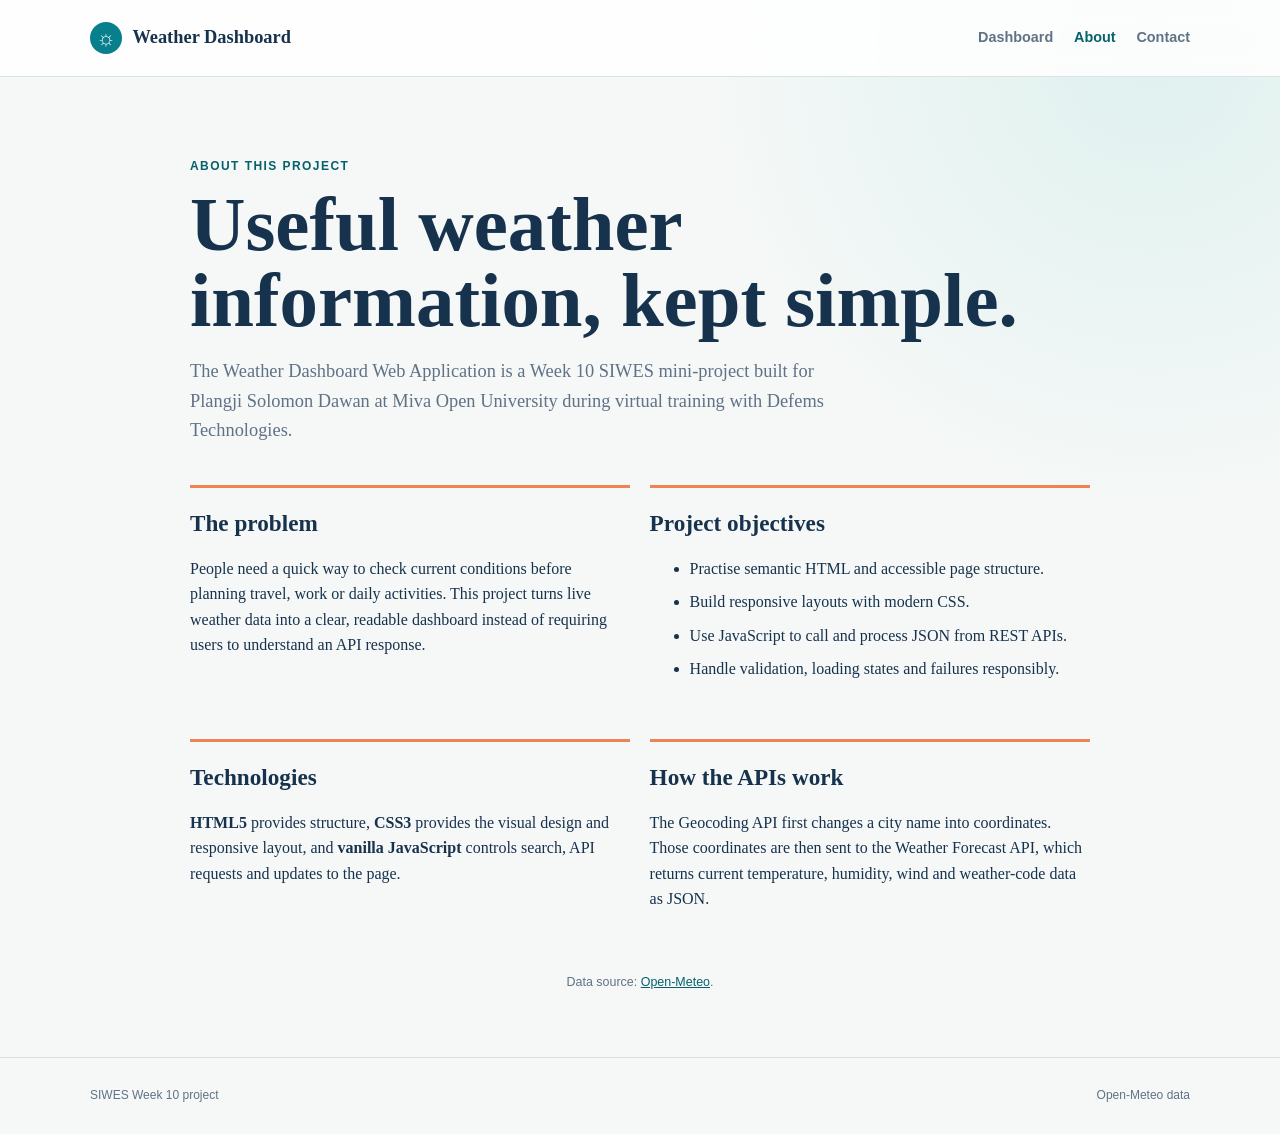
==== about.html @ 3b288f3d "Add initial project files for Weather Dashboard application" ====
<!doctype html>
<html lang="en">
<head>
  <meta charset="UTF-8">
  <meta name="viewport" content="width=device-width, initial-scale=1.0">
  <meta name="description" content="About the Weather Dashboard Web Application.">
  <title>About | Weather Dashboard</title>
  <link rel="stylesheet" href="css/style.css">
</head>
<body>
  <header class="site-header">
    <div class="container header-inner">
      <a class="brand" href="index.html" aria-label="Weather Dashboard home"><span class="brand-mark" aria-hidden="true">☼</span><span>Weather Dashboard</span></a>
      <nav class="site-nav" aria-label="Main navigation">
        <a href="index.html">Dashboard</a><a class="active" href="about.html" aria-current="page">About</a><a href="contact.html">Contact</a>
      </nav>
    </div>
  </header>
  <main class="container page-shell content-page">
    <p class="eyebrow">About this project</p>
    <h1>Useful weather information, kept simple.</h1>
    <p class="lead">The Weather Dashboard Web Application is a Week 10 SIWES mini-project built for Plangji Solomon Dawan at Miva Open University during virtual training with Defems Technologies.</p>
    <div class="content-grid">
      <section class="info-section"><h2>The problem</h2><p>People need a quick way to check current conditions before planning travel, work or daily activities. This project turns live weather data into a clear, readable dashboard instead of requiring users to understand an API response.</p></section>
      <section class="info-section"><h2>Project objectives</h2><ul><li>Practise semantic HTML and accessible page structure.</li><li>Build responsive layouts with modern CSS.</li><li>Use JavaScript to call and process JSON from REST APIs.</li><li>Handle validation, loading states and failures responsibly.</li></ul></section>
      <section class="info-section"><h2>Technologies</h2><p><strong>HTML5</strong> provides structure, <strong>CSS3</strong> provides the visual design and responsive layout, and <strong>vanilla JavaScript</strong> controls search, API requests and updates to the page.</p></section>
      <section class="info-section"><h2>How the APIs work</h2><p>The Geocoding API first changes a city name into coordinates. Those coordinates are then sent to the Weather Forecast API, which returns current temperature, humidity, wind and weather-code data as JSON.</p></section>
    </div>
    <p class="attribution">Data source: <a href="https://open-meteo.com/" target="_blank" rel="noopener noreferrer">Open-Meteo</a>.</p>
  </main>
  <footer class="site-footer"><div class="container footer-inner"><span>SIWES Week 10 project</span><span>Open-Meteo data</span></div></footer>
</body>
</html>
---- css/style.css ----
:root {
  --ink: #17324d;
  --muted: #607286;
  --paper: #f5f8f7;
  --white: #ffffff;
  --teal: #087f8c;
  --teal-dark: #05616c;
  --coral: #ef8354;
  --line: #d8e3e3;
  --shadow: 0 18px 50px rgba(23, 50, 77, 0.12);
  --radius: 18px;
}

* { box-sizing: border-box; }
html { scroll-behavior: smooth; }
body { margin: 0; color: var(--ink); background: radial-gradient(circle at 90% 5%, #dff1ef 0, transparent 28rem), var(--paper); font-family: Georgia, 'Times New Roman', serif; line-height: 1.6; }
a { color: var(--teal-dark); }
button, input, textarea { font: inherit; }
button { border: 0; border-radius: 999px; background: var(--coral); color: #fff; cursor: pointer; font-weight: 700; padding: 0.85rem 1.35rem; transition: transform 160ms ease, background 160ms ease; }
button:hover { background: #d8663b; transform: translateY(-1px); }
button:focus-visible, a:focus-visible, input:focus-visible, textarea:focus-visible { outline: 3px solid #f6bd60; outline-offset: 3px; }
.container { width: min(1100px, calc(100% - 2.5rem)); margin: 0 auto; }
.site-header { border-bottom: 1px solid var(--line); background: rgba(255, 255, 255, 0.85); backdrop-filter: blur(12px); }
.header-inner, .footer-inner { align-items: center; display: flex; justify-content: space-between; min-height: 76px; gap: 1rem; }
.brand { align-items: center; color: var(--ink); display: inline-flex; font-size: 1.15rem; font-weight: 700; gap: 0.65rem; text-decoration: none; }
.brand-mark { align-items: center; background: var(--teal); border-radius: 50%; color: #fff; display: inline-flex; font-size: 1.3rem; height: 2rem; justify-content: center; width: 2rem; }
.site-nav { display: flex; gap: 1.3rem; }
.site-nav a { color: var(--muted); font-family: Arial, sans-serif; font-size: 0.9rem; font-weight: 700; text-decoration: none; }
.site-nav a:hover, .site-nav a.active { color: var(--teal-dark); }
.page-shell { padding: 5rem 0 4rem; }
.hero-copy { max-width: 710px; }
.eyebrow { color: var(--teal-dark); font-family: Arial, sans-serif; font-size: 0.75rem; font-weight: 800; letter-spacing: 0.12em; margin: 0 0 0.7rem; text-transform: uppercase; }
h1, h2, p { margin-top: 0; }
h1 { font-size: clamp(2.6rem, 6vw, 5.4rem); letter-spacing: 0; line-height: 0.98; margin-bottom: 1.2rem; max-width: 850px; }
h2 { line-height: 1.1; }
.intro, .lead { color: var(--muted); font-size: 1.15rem; max-width: 650px; }
.search-panel, .weather-result, .contact-form { background: var(--white); border: 1px solid var(--line); border-radius: var(--radius); box-shadow: var(--shadow); }
.search-panel { margin: 2.5rem 0 1.5rem; padding: 1.5rem; }
label { display: block; font-family: Arial, sans-serif; font-size: 0.86rem; font-weight: 700; margin-bottom: 0.45rem; }
.search-row { display: flex; gap: 0.75rem; }
input, textarea { background: #fbfdfc; border: 1px solid #b9cdcd; border-radius: 10px; color: var(--ink); padding: 0.85rem 1rem; width: 100%; }
.search-row input { flex: 1; }
.form-message { color: var(--teal-dark); font-family: Arial, sans-serif; font-size: 0.9rem; margin: 0.7rem 0 0; min-height: 1.4em; }
.form-message.error, .field-error { color: #b34136; }
.weather-result { overflow: hidden; padding: clamp(1.5rem, 4vw, 2.8rem); }
.result-heading, .weather-summary { align-items: center; display: flex; justify-content: space-between; gap: 1rem; }
.result-heading h2 { font-size: clamp(1.8rem, 4vw, 3rem); margin-bottom: 0.25rem; }
.muted { color: var(--muted); font-family: Arial, sans-serif; font-size: 0.9rem; }
.weather-icon { color: var(--coral); font-size: 4.5rem; line-height: 1; }
.weather-summary { align-items: end; border-bottom: 1px solid var(--line); padding: 2rem 0; }
.condition { color: var(--teal-dark); font-size: 1.2rem; font-weight: 700; margin: 0; }
.temperature { font-size: clamp(3.7rem, 8vw, 6.8rem); line-height: 0.9; margin: 0; white-space: nowrap; }
.temperature .unit { color: var(--teal); font-size: 0.42em; vertical-align: top; }
.weather-summary .muted { margin: 0; }
.metric-grid { display: grid; gap: 1rem; grid-template-columns: repeat(3, 1fr); padding-top: 1.5rem; }
.metric-card { background: #eef6f5; border-radius: 12px; padding: 1.15rem; }
.metric-label, .metric-unit { color: var(--muted); display: block; font-family: Arial, sans-serif; font-size: 0.78rem; }
.metric-card strong { display: inline-block; font-size: 1.55rem; margin-top: 0.45rem; }
.attribution { color: var(--muted); font-family: Arial, sans-serif; font-size: 0.78rem; margin: 1.4rem 0 0; text-align: center; }
.site-footer { border-top: 1px solid var(--line); color: var(--muted); font-family: Arial, sans-serif; font-size: 0.75rem; }
.content-page { max-width: 900px; }
.content-grid { display: grid; gap: 1.2rem; grid-template-columns: repeat(2, 1fr); margin-top: 2.5rem; }
.info-section { border-top: 3px solid var(--coral); padding: 1.4rem 0; }
.info-section h2 { font-size: 1.45rem; }
.info-section li { margin-bottom: 0.5rem; }
.contact-form { display: grid; gap: 1.2rem; margin-top: 2.5rem; max-width: 680px; padding: 1.5rem; }
.form-field input.invalid, .form-field textarea.invalid { border-color: #b34136; }
.field-error { font-family: Arial, sans-serif; font-size: 0.8rem; margin: 0.35rem 0 0; min-height: 1.2em; }

@media (max-width: 640px) {
  .container { width: min(100% - 1.5rem, 1100px); }
  .header-inner, .footer-inner { align-items: flex-start; flex-direction: column; justify-content: center; padding: 1rem 0; }
  .site-nav { gap: 1rem; }
  .page-shell { padding: 3.5rem 0 3rem; }
  h1 { font-size: clamp(2.5rem, 14vw, 4rem); }
  .search-row, .weather-summary { align-items: stretch; flex-direction: column; }
  .search-row button { width: 100%; }
  .result-heading { align-items: flex-start; }
  .weather-icon { font-size: 3rem; }
  .metric-grid, .content-grid { grid-template-columns: 1fr; }
  .temperature { font-size: 4.5rem; }
}
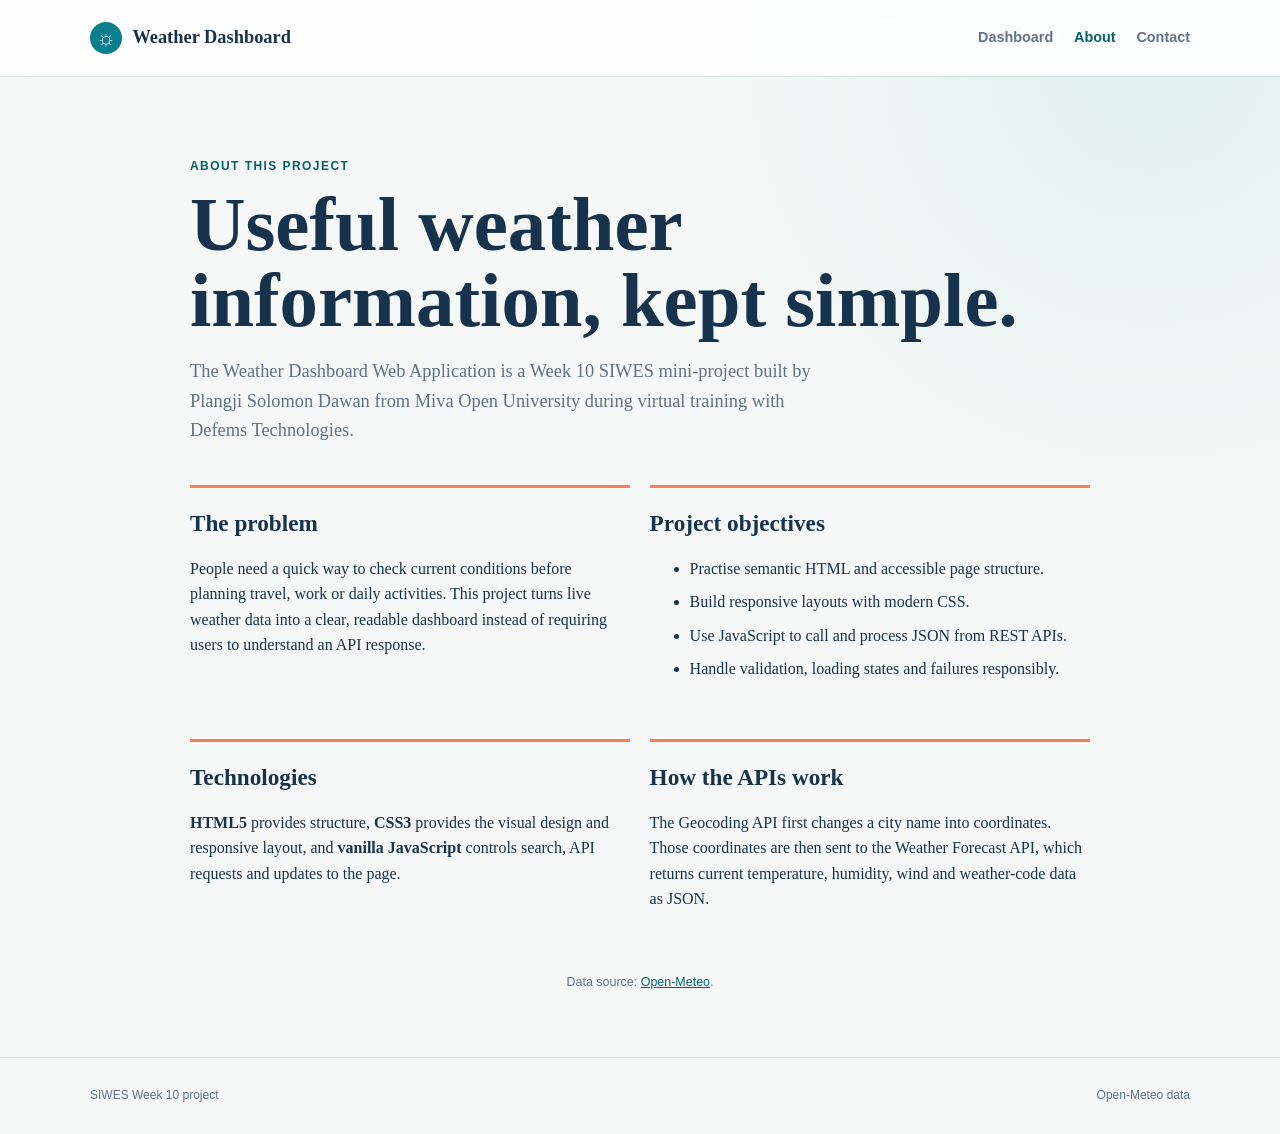
==== commit 596b97b1: "Fix wording in project description on About page" ====
--- a/about.html
+++ b/about.html
@@ -19,7 +19,7 @@
   <main class="container page-shell content-page">
     <p class="eyebrow">About this project</p>
     <h1>Useful weather information, kept simple.</h1>
-    <p class="lead">The Weather Dashboard Web Application is a Week 10 SIWES mini-project built for Plangji Solomon Dawan at Miva Open University during virtual training with Defems Technologies.</p>
+    <p class="lead">The Weather Dashboard Web Application is a Week 10 SIWES mini-project built by Plangji Solomon Dawan from Miva Open University during virtual training with Defems Technologies.</p>
     <div class="content-grid">
       <section class="info-section"><h2>The problem</h2><p>People need a quick way to check current conditions before planning travel, work or daily activities. This project turns live weather data into a clear, readable dashboard instead of requiring users to understand an API response.</p></section>
       <section class="info-section"><h2>Project objectives</h2><ul><li>Practise semantic HTML and accessible page structure.</li><li>Build responsive layouts with modern CSS.</li><li>Use JavaScript to call and process JSON from REST APIs.</li><li>Handle validation, loading states and failures responsibly.</li></ul></section>
